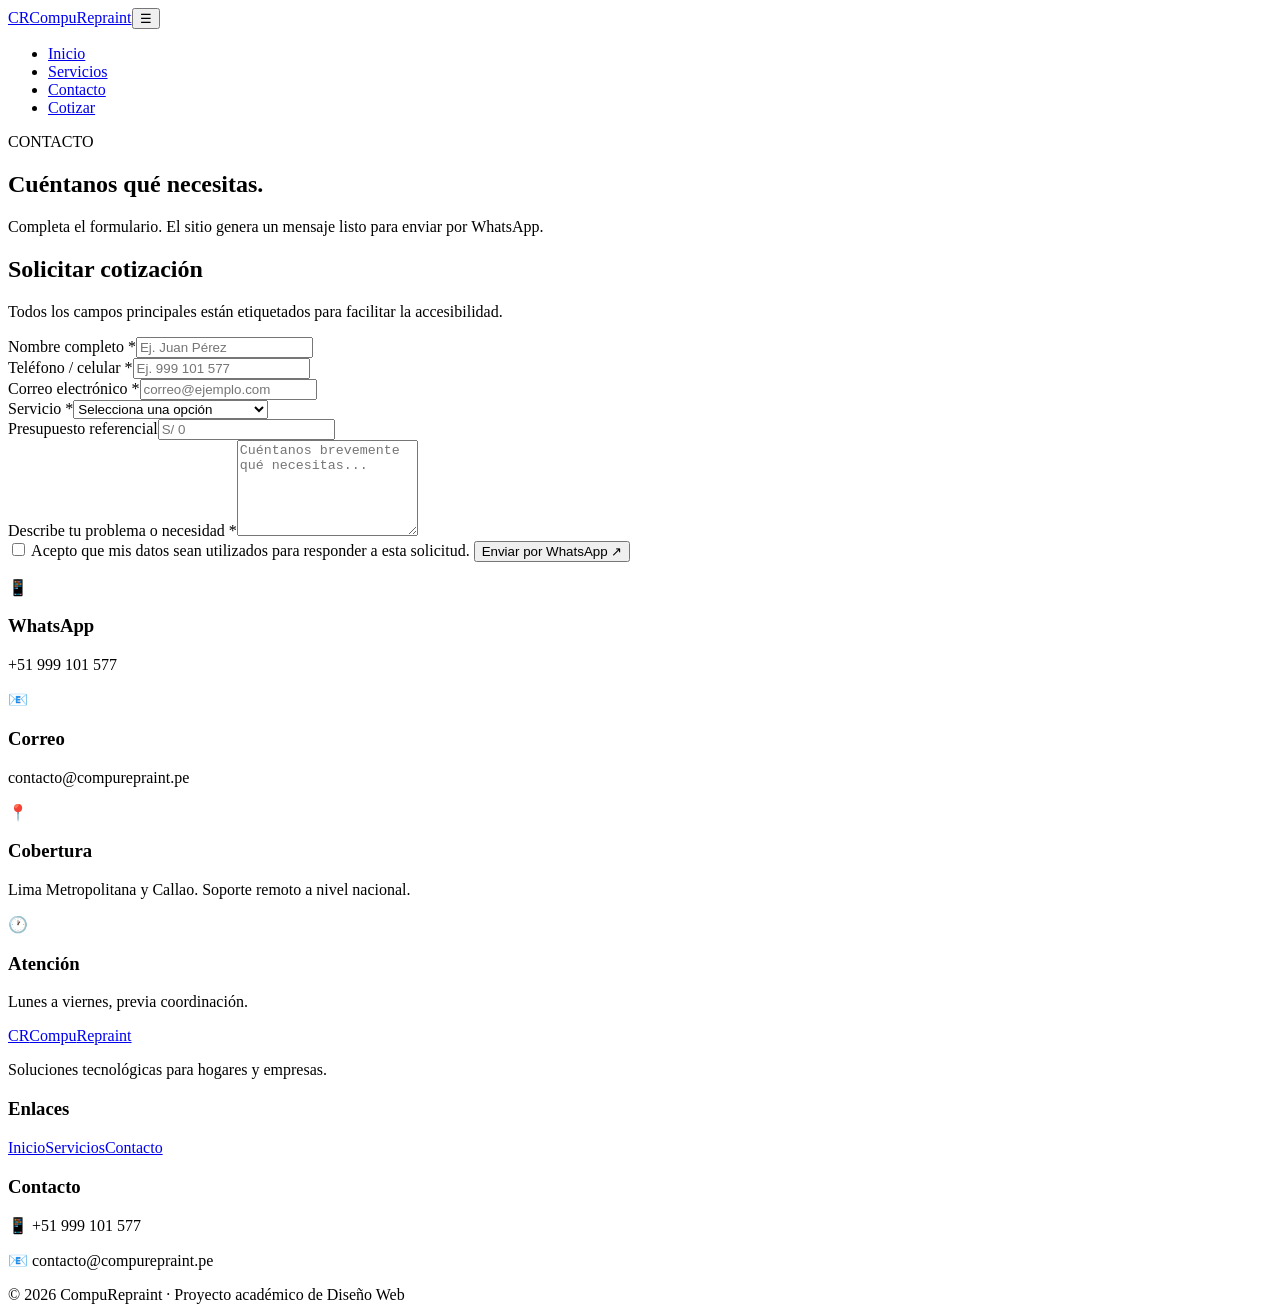
==== contacto.html @ 73b413f8 "Add files via upload" ====
<!DOCTYPE html>
<html lang="es">
<head>
<meta charset="UTF-8"><meta name="viewport" content="width=device-width, initial-scale=1.0">
<meta name="description" content="Contacto y cotizador de servicios de CompuRepraint."><meta name="author" content="CompuRepraint"><meta name="theme-color" content="#0b1220"><title>Contacto | CompuRepraint</title>
<link rel="icon" href="images/favicon.svg" type="image/svg+xml"><link rel="stylesheet" href="css/styles.css">
<script defer src="js/app.js"></script>
</head>
<body>
<header class="site-header"><nav class="navbar container" aria-label="Navegación principal"><a class="brand" href="index.html"><span class="brand-mark">CR</span><span>Compu<span>Repraint</span></span></a><button class="menu-toggle" aria-expanded="false" aria-controls="main-menu">☰</button><ul id="main-menu" class="nav-links"><li><a href="index.html">Inicio</a></li><li><a href="servicios.html">Servicios</a></li><li><a class="active" href="contacto.html">Contacto</a></li><li><a class="nav-cta" href="#cotizador">Cotizar</a></li></ul></nav></header>
<main>
<section class="page-hero"><div class="container"><p class="eyebrow">CONTACTO</p><h1>Cuéntanos qué necesitas.</h1><p class="lead">Completa el formulario. El sitio genera un mensaje listo para enviar por WhatsApp.</p></div></section>
<section class="section" id="cotizador"><div class="container contact-grid">
<form class="contact-form" id="serviceForm" novalidate>
<h2>Solicitar cotización</h2><p class="muted">Todos los campos principales están etiquetados para facilitar la accesibilidad.</p>
<div class="form-grid"><div class="field"><label for="nombre">Nombre completo *</label><input id="nombre" name="nombre" type="text" placeholder="Ej. Juan Pérez" required autocomplete="name"></div><div class="field"><label for="telefono">Teléfono / celular *</label><input id="telefono" name="telefono" type="tel" placeholder="Ej. 999 101 577" required autocomplete="tel"></div><div class="field"><label for="email">Correo electrónico *</label><input id="email" name="email" type="email" placeholder="correo@ejemplo.com" required autocomplete="email"></div><div class="field"><label for="servicio">Servicio *</label><select id="servicio" name="servicio" required><option value="">Selecciona una opción</option><option>Mantenimiento de PC/Laptop</option><option>Impresoras</option><option>Redes y cableado</option><option>Sistemas de seguridad</option><option>Soporte informático</option><option>Diseño web</option></select></div></div>
<div class="field"><label for="presupuesto">Presupuesto referencial</label><input id="presupuesto" name="presupuesto" type="number" min="0" step="10" placeholder="S/ 0"></div>
<div class="field"><label for="mensaje">Describe tu problema o necesidad *</label><textarea id="mensaje" name="mensaje" rows="6" required placeholder="Cuéntanos brevemente qué necesitas..."></textarea></div>
<label class="check"><input type="checkbox" id="acepto" required> Acepto que mis datos sean utilizados para responder a esta solicitud.</label>
<button class="btn btn-primary" type="submit">Enviar por WhatsApp ↗</button><p id="formStatus" class="form-status" role="status" aria-live="polite"></p>
</form>
<aside class="contact-info"><div class="info-card"><div class="icon">📱</div><h3>WhatsApp</h3><p>+51 999 101 577</p></div><div class="info-card"><div class="icon">📧</div><h3>Correo</h3><p>contacto@compurepraint.pe</p></div><div class="info-card"><div class="icon">📍</div><h3>Cobertura</h3><p>Lima Metropolitana y Callao. Soporte remoto a nivel nacional.</p></div><div class="info-card"><div class="icon">🕐</div><h3>Atención</h3><p>Lunes a viernes, previa coordinación.</p></div></aside>
</div></section>
</main>
<footer class="footer"><div class="container footer-grid"><div><a class="brand" href="index.html"><span class="brand-mark">CR</span><span>Compu<span>Repraint</span></span></a><p>Soluciones tecnológicas para hogares y empresas.</p></div><div><h3>Enlaces</h3><a href="index.html">Inicio</a><a href="servicios.html">Servicios</a><a href="contacto.html">Contacto</a></div><div><h3>Contacto</h3><p>📱 +51 999 101 577</p><p>📧 contacto@compurepraint.pe</p></div></div><div class="footer-bottom">© 2026 CompuRepraint · Proyecto académico de Diseño Web</div></footer>
</body></html>
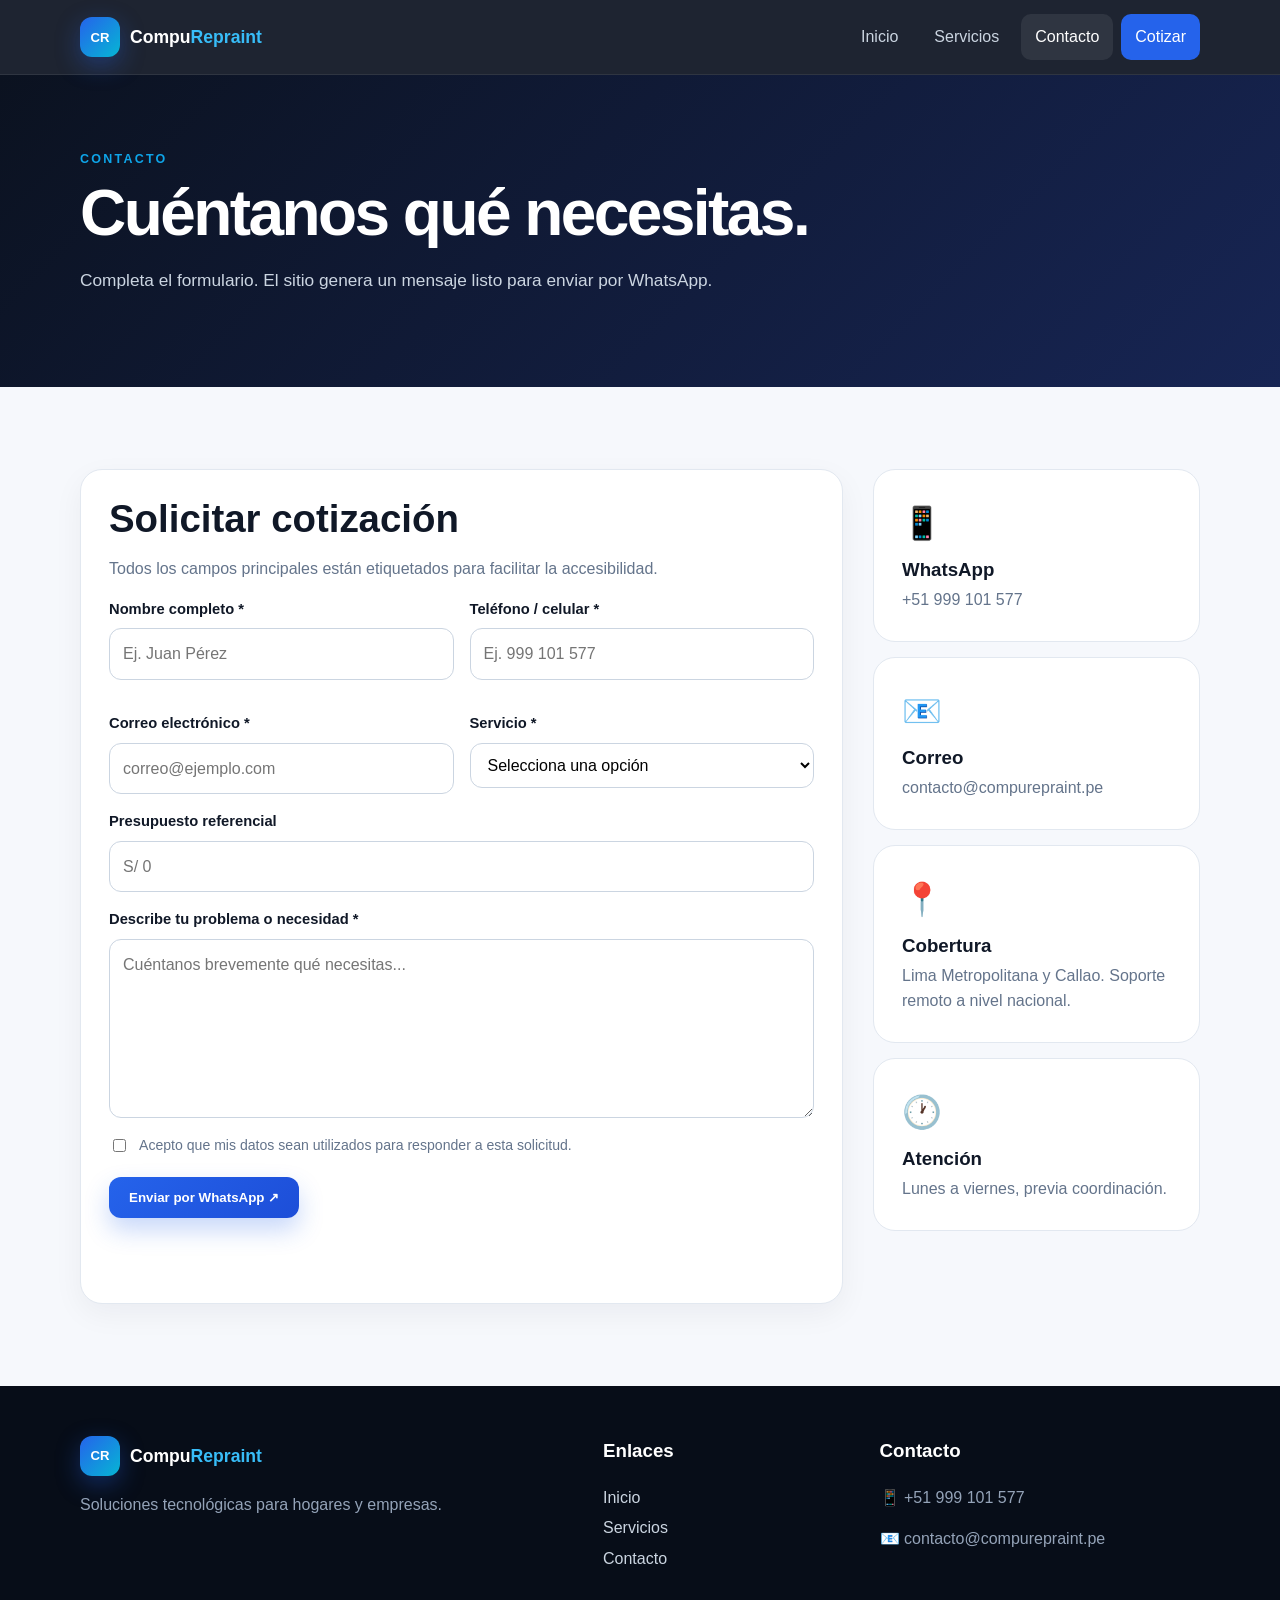
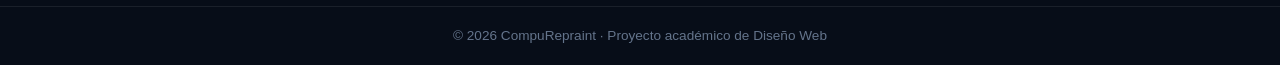
==== commit b2d885f6: "Update links and scripts in contacto.html" ====
--- a/contacto.html
+++ b/contacto.html
@@ -3,8 +3,8 @@
 <head>
 <meta charset="UTF-8"><meta name="viewport" content="width=device-width, initial-scale=1.0">
 <meta name="description" content="Contacto y cotizador de servicios de CompuRepraint."><meta name="author" content="CompuRepraint"><meta name="theme-color" content="#0b1220"><title>Contacto | CompuRepraint</title>
-<link rel="icon" href="images/favicon.svg" type="image/svg+xml"><link rel="stylesheet" href="css/styles.css">
-<script defer src="js/app.js"></script>
+<link rel="icon" href="favicon.svg" type="svg+xml"><link rel="stylesheet" href="styles.css">
+<script defer src="app.js"></script>
 </head>
 <body>
 <header class="site-header"><nav class="navbar container" aria-label="Navegación principal"><a class="brand" href="index.html"><span class="brand-mark">CR</span><span>Compu<span>Repraint</span></span></a><button class="menu-toggle" aria-expanded="false" aria-controls="main-menu">☰</button><ul id="main-menu" class="nav-links"><li><a href="index.html">Inicio</a></li><li><a href="servicios.html">Servicios</a></li><li><a class="active" href="contacto.html">Contacto</a></li><li><a class="nav-cta" href="#cotizador">Cotizar</a></li></ul></nav></header>
--- a/styles.css
+++ b/styles.css
@@ -0,0 +1,5 @@
+:root{--bg:#f6f8fc;--surface:#fff;--ink:#101827;--muted:#64748b;--primary:#2563eb;--primary2:#06b6d4;--dark:#0b1220;--line:#e2e8f0;--shadow:0 18px 50px rgba(15,23,42,.10);--radius:22px}*{box-sizing:border-box}html{scroll-behavior:smooth}body{margin:0;font-family:Inter,Segoe UI,Arial,sans-serif;background:var(--bg);color:var(--ink);line-height:1.6}a{color:inherit;text-decoration:none}.container{width:min(1120px,92%);margin:auto}.site-header{position:sticky;top:0;z-index:50;background:rgba(11,18,32,.92);backdrop-filter:blur(14px);border-bottom:1px solid rgba(255,255,255,.08)}.navbar{min-height:74px;display:flex;align-items:center;justify-content:space-between}.brand{display:flex;align-items:center;gap:10px;font-weight:800;font-size:1.1rem;color:#fff}.brand>span:last-child>span{color:#38bdf8}.brand-mark{display:grid;place-items:center;width:40px;height:40px;border-radius:12px;background:linear-gradient(135deg,var(--primary),var(--primary2));font-size:.82rem;box-shadow:0 8px 24px rgba(37,99,235,.35)}.nav-links{display:flex;align-items:center;gap:8px;list-style:none;margin:0;padding:0}.nav-links a{display:block;padding:10px 14px;color:#cbd5e1;border-radius:10px;transition:.25s}.nav-links a:hover,.nav-links .active{color:#fff;background:rgba(255,255,255,.08)}.nav-links .nav-cta{background:var(--primary);color:#fff}.menu-toggle{display:none;border:0;background:none;color:#fff;font-size:1.5rem}.hero{position:relative;overflow:hidden;background:radial-gradient(circle at 75% 20%,rgba(37,99,235,.28),transparent 34%),linear-gradient(135deg,#07101e,#101d33);color:#fff;padding:92px 0 80px}.hero-grid{display:grid;grid-template-columns:1fr 1fr;gap:50px;align-items:center}.eyebrow{font-size:.78rem;letter-spacing:.18em;font-weight:800;color:#0ea5e9;margin:0 0 10px}.hero h1,.page-hero h1{font-size:clamp(2.3rem,5vw,4.3rem);line-height:1.05;margin:0 0 20px;letter-spacing:-.04em}.hero h1 span{color:#38bdf8}.lead{font-size:1.08rem;color:#cbd5e1;max-width:650px}.hero-actions{display:flex;gap:12px;flex-wrap:wrap;margin:30px 0}.btn{display:inline-flex;justify-content:center;align-items:center;border:0;border-radius:12px;padding:13px 20px;font-weight:800;cursor:pointer;transition:transform .2s,box-shadow .2s,background .2s}.btn:hover{transform:translateY(-2px)}.btn-primary{background:linear-gradient(135deg,var(--primary),#1d4ed8);color:#fff;box-shadow:0 12px 25px rgba(37,99,235,.25)}.btn-ghost{border:1px solid rgba(255,255,255,.2);color:#fff;background:rgba(255,255,255,.04)}.mini-stats{display:flex;gap:28px}.mini-stats div{display:flex;flex-direction:column}.mini-stats strong{font-size:1.35rem}.mini-stats span{font-size:.8rem;color:#94a3b8}.hero-figure{margin:0;animation:float 5s ease-in-out infinite}.hero-figure img{display:block;width:100%;height:auto;filter:drop-shadow(0 24px 35px rgba(0,0,0,.35));transition:transform .4s,filter .4s}.hero-figure img:hover{transform:scale(1.025);filter:drop-shadow(0 30px 45px rgba(14,165,233,.2))}.hero-figure figcaption{font-size:.82rem;color:#94a3b8;text-align:center;margin-top:8px}.section{padding:82px 0}.section-head{display:flex;justify-content:space-between;align-items:end;gap:20px;margin-bottom:30px}.section h2{font-size:clamp(1.8rem,3vw,2.7rem);line-height:1.1;margin:0 0 10px}.text-link{font-weight:800;color:var(--primary)}.cards-grid{display:grid;grid-template-columns:repeat(3,1fr);gap:18px}.service-card{background:var(--surface);border:1px solid var(--line);padding:26px;border-radius:var(--radius);box-shadow:0 8px 25px rgba(15,23,42,.04);transition:transform .25s,box-shadow .25s,border-color .25s}.service-card:hover{transform:translateY(-7px);box-shadow:var(--shadow);border-color:#bfdbfe}.service-card .icon,.info-card .icon{font-size:2rem}.service-card h3{margin:10px 0 6px}.service-card p{color:var(--muted);margin-top:0}.service-card a{font-weight:800;color:var(--primary)}.section-dark{background:var(--dark);color:#fff}.feature-grid{display:grid;grid-template-columns:.9fr 1.1fr;gap:70px;align-items:center}.feature-grid .lead{color:#94a3b8}.feature-list{display:grid;grid-template-columns:1fr 1fr;gap:16px}.feature-list>div{display:flex;gap:15px;background:rgba(255,255,255,.05);border:1px solid rgba(255,255,255,.08);padding:20px;border-radius:18px;transition:transform .25s}.feature-list>div:hover{transform:translateY(-4px)}.feature-list span{font-size:1.6rem}.feature-list h3{margin:0}.feature-list p{margin:5px 0 0;color:#94a3b8;font-size:.92rem}.adaptive-grid{display:grid;grid-template-columns:1fr 1fr;gap:50px;align-items:center}.adaptive-media{display:block;background:#e0f2fe;border-radius:24px;overflow:hidden;box-shadow:var(--shadow)}.adaptive-media img{display:block;width:100%;transition:transform .45s}.adaptive-media:hover img{transform:scale(1.04)}code{background:#e2e8f0;padding:3px 6px;border-radius:6px}.footer{background:#070d18;color:#cbd5e1;padding:50px 0 18px}.footer-grid{display:grid;grid-template-columns:2fr 1fr 1.3fr;gap:30px}.footer h3{color:#fff;margin-top:0}.footer-grid>div:nth-child(2) a{display:block;margin:5px 0}.footer p{color:#94a3b8}.footer-bottom{border-top:1px solid rgba(255,255,255,.08);margin-top:30px;padding-top:18px;text-align:center;color:#64748b;font-size:.85rem}.page-hero{background:linear-gradient(135deg,#0b1220,#172554);color:#fff;padding:75px 0}.page-hero .lead{color:#cbd5e1}.services-detail{display:grid;grid-template-columns:1fr 1fr;gap:20px}.detail-card{background:#fff;border:1px solid var(--line);border-radius:22px;padding:28px;display:flex;gap:20px;transition:transform .25s,box-shadow .25s}.detail-card:hover{transform:translateY(-4px);box-shadow:var(--shadow)}.detail-card h2{font-size:1.3rem;margin:0 0 8px}.detail-card p,.detail-card li{color:var(--muted)}.detail-icon{font-size:2.2rem}.table-section{background:#eef4ff}.table-wrap{overflow:auto;background:#fff;border-radius:18px;box-shadow:var(--shadow)}table{width:100%;border-collapse:collapse;min-width:650px}caption{caption-side:top;text-align:left;padding:18px;font-weight:800}th,td{padding:15px 18px;text-align:left;border-bottom:1px solid var(--line)}th{background:#dbeafe;color:#0f172a}tbody tr:hover{background:#f8fafc}.table-note{font-size:.85rem;color:var(--muted)}.contact-grid{display:grid;grid-template-columns:1.4fr .6fr;gap:30px;align-items:start}.contact-form,.info-card{background:#fff;border:1px solid var(--line);border-radius:22px;padding:28px;box-shadow:0 10px 30px rgba(15,23,42,.05)}.contact-form h2{margin-top:0}.muted{color:var(--muted)}.form-grid{display:grid;grid-template-columns:1fr 1fr;gap:16px}.field{display:flex;flex-direction:column;gap:7px;margin-bottom:16px}.field label{font-weight:800;font-size:.92rem}.field input,.field select,.field textarea{width:100%;border:1px solid #cbd5e1;border-radius:12px;padding:12px 13px;font:inherit;background:#fff;transition:border-color .2s,box-shadow .2s}.field input:focus,.field select:focus,.field textarea:focus{outline:0;border-color:var(--primary);box-shadow:0 0 0 4px rgba(37,99,235,.12)}.check{display:flex;gap:10px;align-items:flex-start;font-size:.88rem;color:var(--muted);margin:12px 0 20px}.check input{margin-top:5px}.form-status{min-height:25px;font-weight:700}.contact-info{display:grid;gap:15px}.info-card{box-shadow:none}.info-card h3{margin:6px 0 2px}.info-card p{margin:0;color:var(--muted)}@keyframes float{0%,100%{transform:translateY(0)}50%{transform:translateY(-10px)}}@media(max-width:900px){.hero-grid,.feature-grid,.adaptive-grid,.contact-grid{grid-template-columns:1fr}.cards-grid{grid-template-columns:1fr 1fr}.services-detail{grid-template-columns:1fr}.hero{padding-top:65px}.hero-figure{max-width:700px;margin:auto}.feature-list{grid-template-columns:1fr 1fr}.footer-grid{grid-template-columns:1fr 1fr}.contact-info{grid-template-columns:1fr 1fr}}@media(max-width:700px){.menu-toggle{display:block}.nav-links{display:none;position:absolute;top:74px;left:0;right:0;background:#0b1220;padding:14px 4%;flex-direction:column;align-items:stretch}.nav-links.open{display:flex}.nav-links a{padding:12px}.cards-grid,.feature-list,.form-grid,.footer-grid,.contact-info{grid-template-columns:1fr}.section{padding:60px 0}.hero h1,.page-hero h1{font-size:2.45rem}.mini-stats{gap:18px}.hero-figure figcaption{font-size:.74rem}.detail-card{flex-direction:column}.table-wrap{border-radius:14px}.brand{font-size:1rem}.brand-mark{width:36px;height:36px}}
+
+/* Componentes dinámicos de JavaScript */
+.js-cart{position:fixed;right:18px;bottom:18px;z-index:90;width:min(380px,calc(100% - 36px));background:#0b1728;color:#f8fafc;border:1px solid rgba(35,199,165,.55);border-radius:16px;padding:18px;box-shadow:0 20px 55px rgba(0,0,0,.35);backdrop-filter:blur(10px);font-size:.94rem}.js-cart b{display:block;color:#fff;font-size:1rem;margin-bottom:10px}.js-cart small{color:#cbd5e1}.js-cart hr{border:0;border-top:1px solid rgba(255,255,255,.18);margin:12px 0}.js-cart>strong{color:#fff;font-size:1rem}.js-cart-item{display:flex;justify-content:space-between;align-items:flex-start;gap:14px;padding:9px 0;border-bottom:1px solid rgba(255,255,255,.12);font-size:.9rem}.js-cart-item span{color:#f8fafc;line-height:1.35;flex:1}.js-cart-item strong{color:#7dd3fc;white-space:nowrap}.js-cart-clear{margin-top:12px;border:0;border-radius:8px;padding:8px 12px;cursor:pointer;background:#5e8cff;color:#fff;font-weight:700}
+.js-cart-item{display:flex;justify-content:space-between;gap:10px;padding:7px 0;border-bottom:1px solid rgba(255,255,255,.08);font-size:.9rem}.js-cart-clear{margin-top:10px;border:0;border-radius:8px;padding:7px 10px;cursor:pointer;background:#5e8cff;color:#fff}.js-toast{position:fixed;right:20px;top:88px;z-index:100;background:#eafcf7;color:#06111c;padding:12px 15px;border-radius:12px;box-shadow:0 15px 40px rgba(0,0,0,.25);transform:translateX(140%);transition:.3s;font-weight:700}.js-toast.show{transform:translateX(0)}.js-reveal{opacity:.05;transform:translateY(18px);transition:.55s}.js-reveal.js-visible{opacity:1;transform:none}.js-focus{border-color:#23c7a5!important;box-shadow:0 0 0 3px rgba(35,199,165,.13)!important}.js-scrolled .site-header{box-shadow:0 8px 25px rgba(0,0,0,.18)}
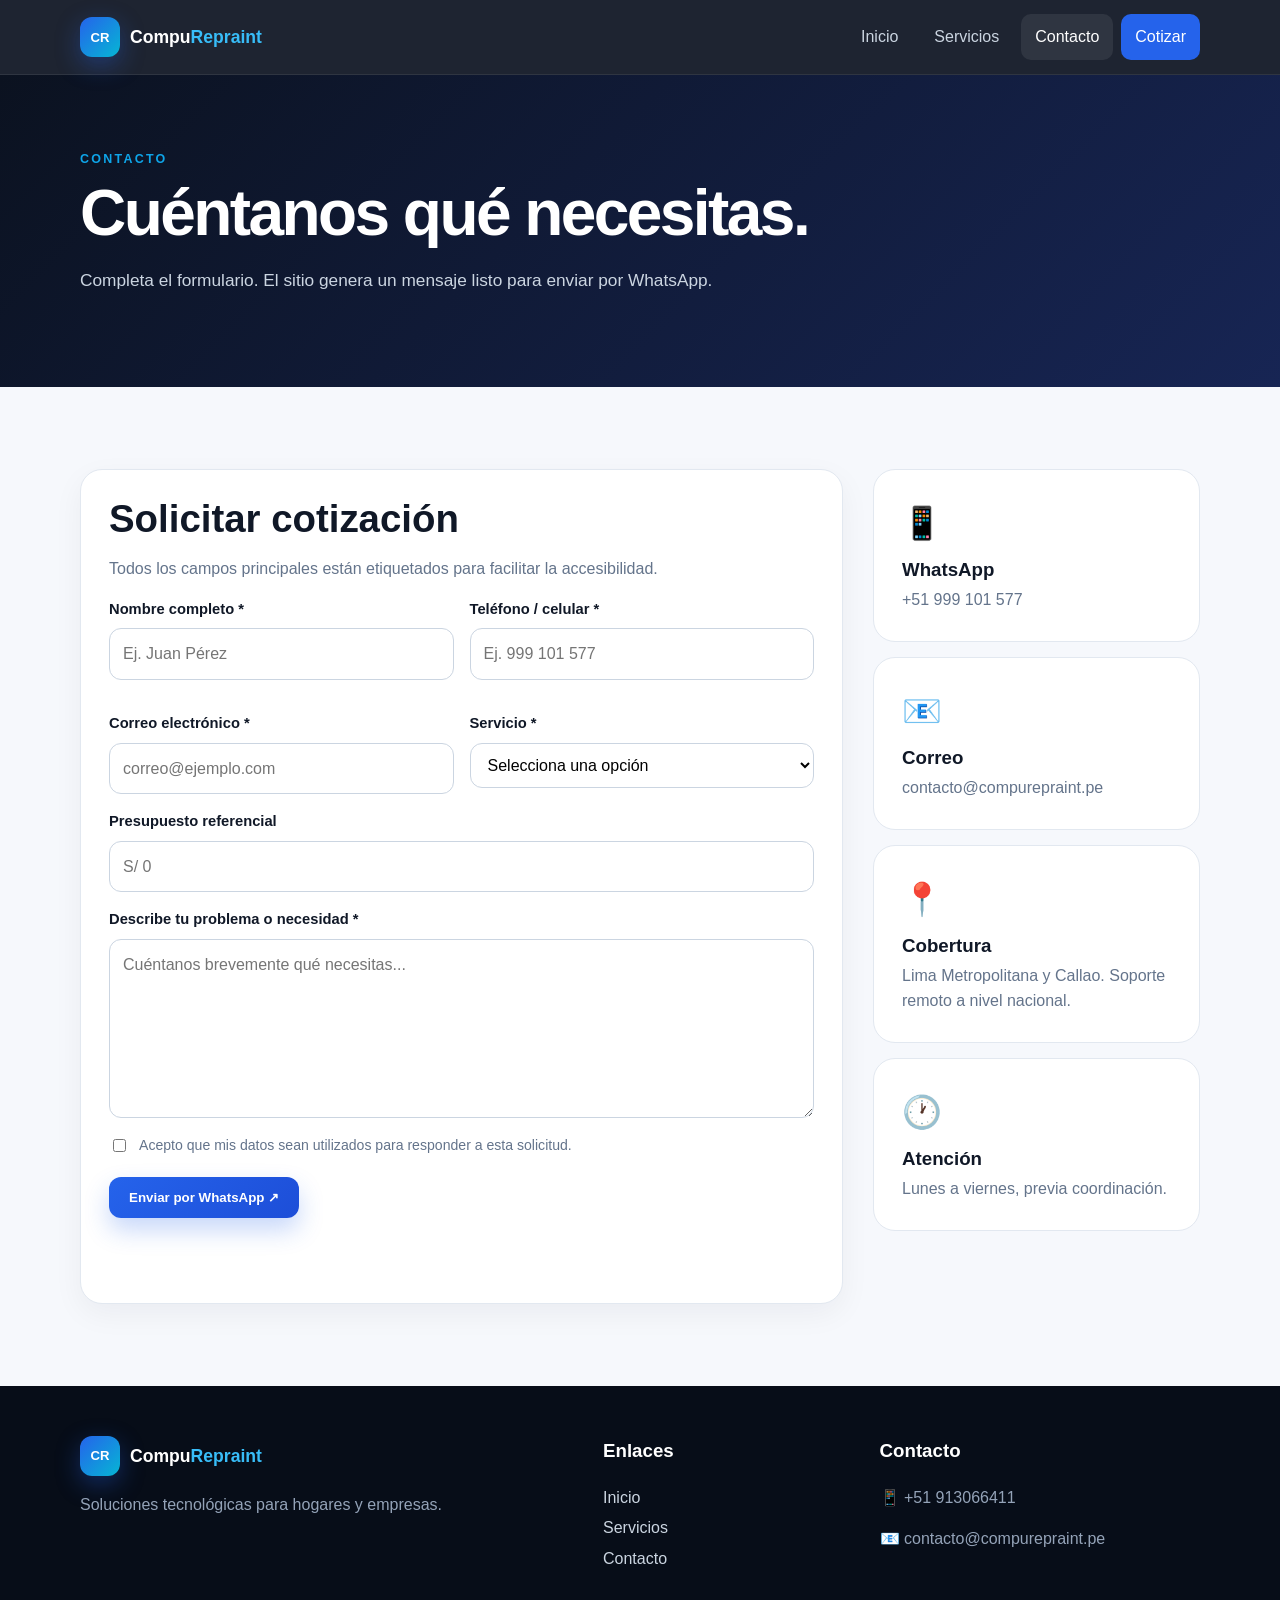
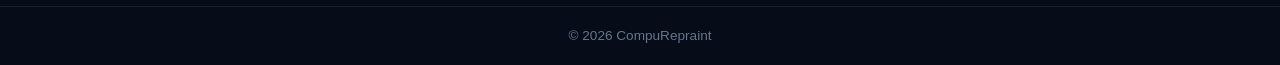
==== commit 48f4e9c1: "Modify footer contact details in contacto.html Updated contact information in the footer." ====
--- a/contacto.html
+++ b/contacto.html
@@ -22,5 +22,5 @@
 <aside class="contact-info"><div class="info-card"><div class="icon">📱</div><h3>WhatsApp</h3><p>+51 999 101 577</p></div><div class="info-card"><div class="icon">📧</div><h3>Correo</h3><p>contacto@compurepraint.pe</p></div><div class="info-card"><div class="icon">📍</div><h3>Cobertura</h3><p>Lima Metropolitana y Callao. Soporte remoto a nivel nacional.</p></div><div class="info-card"><div class="icon">🕐</div><h3>Atención</h3><p>Lunes a viernes, previa coordinación.</p></div></aside>
 </div></section>
 </main>
-<footer class="footer"><div class="container footer-grid"><div><a class="brand" href="index.html"><span class="brand-mark">CR</span><span>Compu<span>Repraint</span></span></a><p>Soluciones tecnológicas para hogares y empresas.</p></div><div><h3>Enlaces</h3><a href="index.html">Inicio</a><a href="servicios.html">Servicios</a><a href="contacto.html">Contacto</a></div><div><h3>Contacto</h3><p>📱 +51 999 101 577</p><p>📧 contacto@compurepraint.pe</p></div></div><div class="footer-bottom">© 2026 CompuRepraint · Proyecto académico de Diseño Web</div></footer>
+<footer class="footer"><div class="container footer-grid"><div><a class="brand" href="index.html"><span class="brand-mark">CR</span><span>Compu<span>Repraint</span></span></a><p>Soluciones tecnológicas para hogares y empresas.</p></div><div><h3>Enlaces</h3><a href="index.html">Inicio</a><a href="servicios.html">Servicios</a><a href="contacto.html">Contacto</a></div><div><h3>Contacto</h3><p>📱 +51 913066411</p><p>📧 contacto@compurepraint.pe</p></div></div><div class="footer-bottom">© 2026 CompuRepraint </div></footer>
 </body></html>
